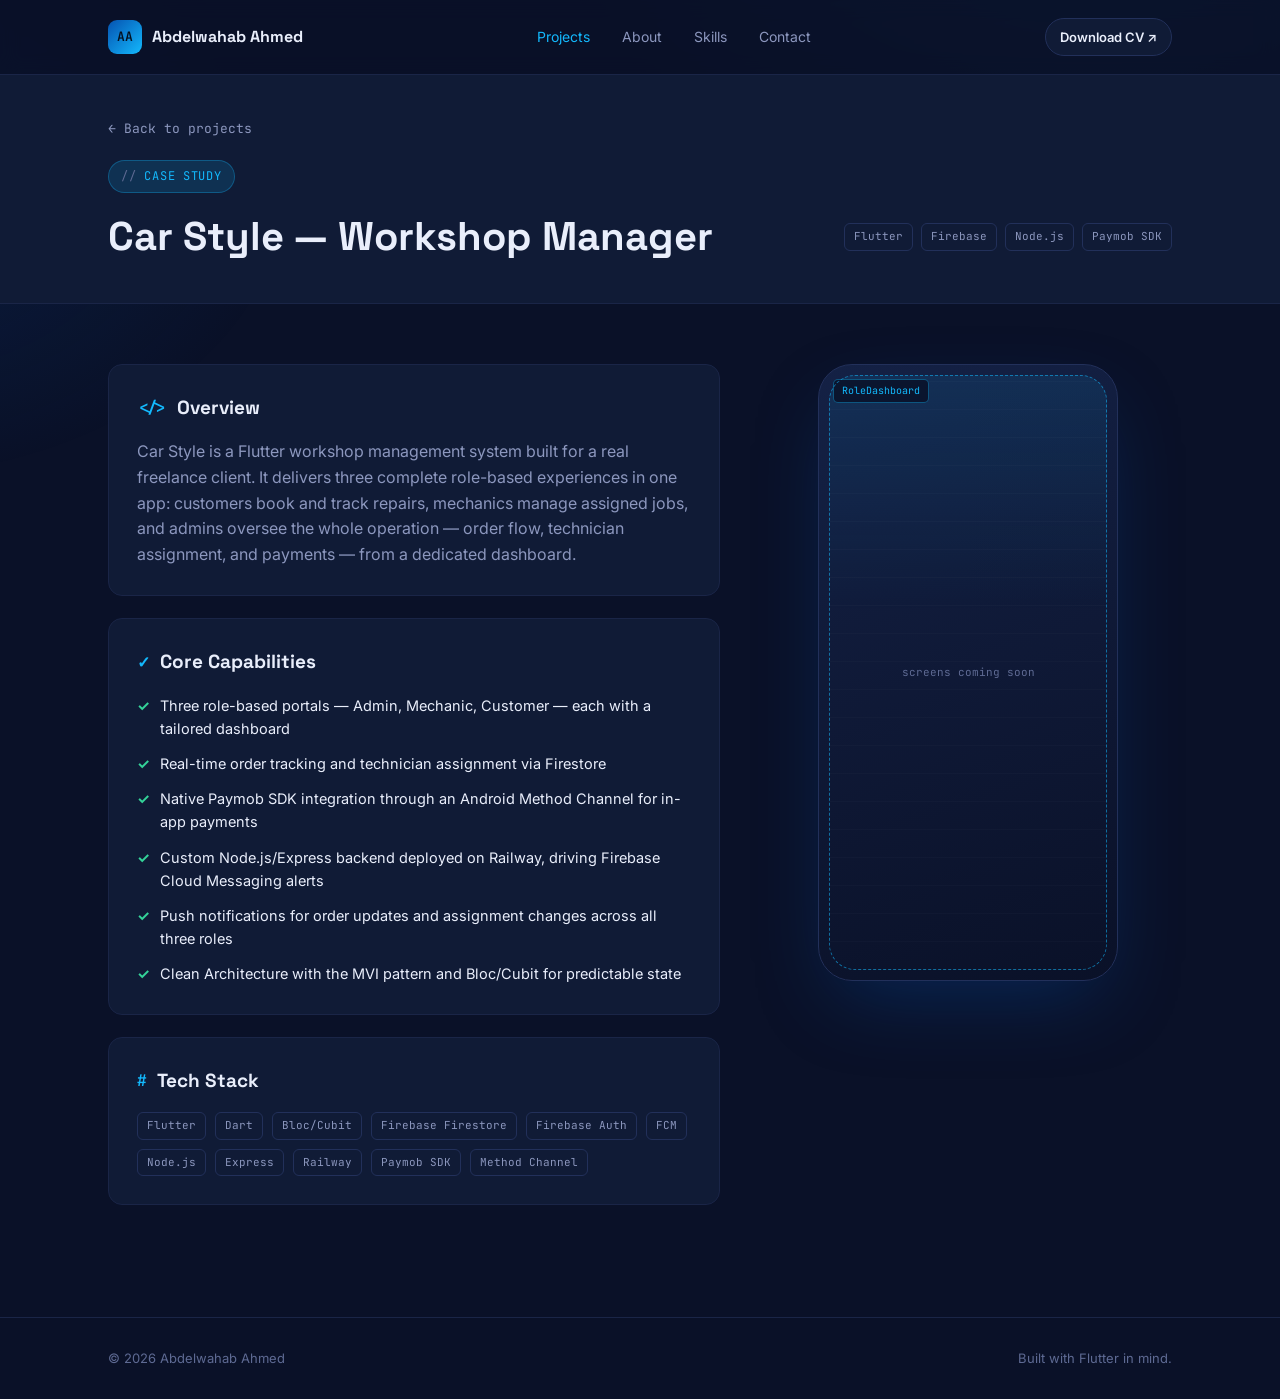
==== projects/car-style.html @ 9d5b4c27 "initial commit" ====
<!DOCTYPE html>
<html lang="en">
<head>
<meta charset="UTF-8">
<meta name="viewport" content="width=device-width, initial-scale=1.0">
<title>Car Style — Abdelwahab Ahmed</title>
<link rel="stylesheet" href="../styles.css">
</head>
<body>

<nav class="nav">
  <div class="wrap">
    <a href="../index.html" class="brand">
      <span class="brand-mark">AA</span>
      Abdelwahab Ahmed
    </a>
    <div class="nav-links">
      <a href="../index.html#projects" class="active">Projects</a>
      <a href="../index.html#about">About</a>
      <a href="../index.html#skills">Skills</a>
      <a href="../index.html#contact">Contact</a>
    </div>
    <div class="nav-cta">
      <a href="#" class="btn btn-ghost btn-sm">Download CV ↗</a>
    </div>
  </div>
</nav>

<section class="case-hero">
  <div class="wrap">
    <a href="../index.html#projects" class="back-link">← Back to projects</a>
    <div class="case-title-row">
      <div>
        <span class="eyebrow">CASE STUDY</span>
        <h1>Car Style — Workshop Manager</h1>
      </div>
      <div class="chip-row">
        <span class="chip">Flutter</span><span class="chip">Firebase</span><span class="chip">Node.js</span><span class="chip">Paymob SDK</span>
      </div>
    </div>
  </div>
</section>

<div class="case-body">
  <div class="wrap case-grid">
    <div>
      <div class="box">
        <h3><span class="ic">&lt;/&gt;</span> Overview</h3>
        <p>Car Style is a Flutter workshop management system built for a real freelance client. It delivers three complete role-based experiences in one app: customers book and track repairs, mechanics manage assigned jobs, and admins oversee the whole operation — order flow, technician assignment, and payments — from a dedicated dashboard.</p>
      </div>

      <div class="box">
        <h3><span class="ic">✓</span> Core Capabilities</h3>
        <ul class="cap-list">
          <li>Three role-based portals — Admin, Mechanic, Customer — each with a tailored dashboard</li>
          <li>Real-time order tracking and technician assignment via Firestore</li>
          <li>Native Paymob SDK integration through an Android Method Channel for in-app payments</li>
          <li>Custom Node.js/Express backend deployed on Railway, driving Firebase Cloud Messaging alerts</li>
          <li>Push notifications for order updates and assignment changes across all three roles</li>
          <li>Clean Architecture with the MVI pattern and Bloc/Cubit for predictable state</li>
        </ul>
      </div>

      <div class="box">
        <h3><span class="ic">#</span> Tech Stack</h3>
        <div class="tech-row">
          <span class="chip">Flutter</span><span class="chip">Dart</span><span class="chip">Bloc/Cubit</span>
          <span class="chip">Firebase Firestore</span><span class="chip">Firebase Auth</span><span class="chip">FCM</span>
          <span class="chip">Node.js</span><span class="chip">Express</span><span class="chip">Railway</span>
          <span class="chip">Paymob SDK</span><span class="chip">Method Channel</span>
        </div>
      </div>
    </div>

    <div class="side-sticky">
      <div class="phone-mock">
        <span class="inspector-tag">RoleDashboard</span>
        <div class="phone-screen">
          <div>screens coming soon</div>
        </div>
      </div>
    </div>
  </div>
</div>

<footer>
  <div class="wrap">
    <span>© 2026 Abdelwahab Ahmed</span>
    <span>Built with Flutter in mind.</span>
  </div>
</footer>

</body>
</html>
---- styles.css ----
@import url('https://fonts.googleapis.com/css2?family=Space+Grotesk:wght@500;600;700&family=Inter:wght@400;500;600&family=JetBrains+Mono:wght@400;500&display=swap');

:root{
  /* Ink */
  --bg: #0A1128;
  --surface: #101B36;
  --surface-2: #142145;
  --border: #22305A;
  --border-soft: #1A2547;

  /* Flutter-inspired blue gradient (brand-grounded, not generic indigo) */
  --deep: #0553B1;
  --sky: #13B9FD;
  --sky-soft: rgba(19,185,253,0.14);

  --text: #E9EEFB;
  --text-muted: #8C97BE;
  --text-faint: #5E6A93;

  --ok: #34D399;
  --warn: #F5A623;

  --radius: 14px;
  --radius-sm: 8px;
  --maxw: 1120px;

  --font-display: 'Space Grotesk', 'Inter', sans-serif;
  --font-body: 'Inter', -apple-system, sans-serif;
  --font-mono: 'JetBrains Mono', monospace;
}

*{ box-sizing: border-box; margin:0; padding:0; }
html{ scroll-behavior: smooth; }
body{
  background: var(--bg);
  color: var(--text);
  font-family: var(--font-body);
  line-height: 1.6;
  -webkit-font-smoothing: antialiased;
}
body::before{
  content:"";
  position: fixed; inset:0;
  background:
    radial-gradient(ellipse 900px 500px at 85% -10%, rgba(19,185,253,0.16), transparent 60%),
    radial-gradient(ellipse 700px 500px at -10% 20%, rgba(5,83,177,0.18), transparent 60%);
  pointer-events:none; z-index:0;
}
img{ max-width:100%; display:block; }
a{ color: inherit; text-decoration:none; }
:focus-visible{ outline: 2px solid var(--sky); outline-offset: 3px; }
.wrap{ max-width: var(--maxw); margin:0 auto; padding: 0 28px; position:relative; z-index:1; }

/* ---------- Nav ---------- */
.nav{
  position: sticky; top:0; z-index:50;
  background: rgba(10,17,40,0.82);
  backdrop-filter: blur(10px);
  border-bottom: 1px solid var(--border-soft);
}
.nav .wrap{ display:flex; align-items:center; justify-content:space-between; height:74px; }
.brand{ display:flex; align-items:center; gap:10px; font-family: var(--font-display); font-weight:700; font-size:16px; }
.brand-mark{
  width:34px; height:34px; border-radius:9px;
  background: linear-gradient(135deg, var(--deep), var(--sky));
  display:flex; align-items:center; justify-content:center;
  font-family: var(--font-mono); font-size:13px; font-weight:600; color:#04101F;
}
.nav-links{ display:flex; gap:32px; font-size:14px; color: var(--text-muted); }
.nav-links a:hover{ color: var(--text); }
.nav-links .active{ color: var(--sky); }
.nav-cta{ display:flex; align-items:center; gap:14px; }

.btn{
  display:inline-flex; align-items:center; gap:8px;
  padding: 11px 20px; border-radius: 999px;
  font-size: 14px; font-weight:600; font-family: var(--font-body);
  border:1px solid transparent; cursor:pointer;
  transition: transform .15s ease, border-color .15s ease, background .15s ease;
}
.btn:hover{ transform: translateY(-1px); }
.btn-primary{ background: linear-gradient(135deg, var(--sky), var(--deep)); color:#04101F; }
.btn-ghost{ background: var(--surface); border-color: var(--border); color: var(--text); }
.btn-ghost:hover{ border-color: var(--sky); }
.btn-sm{ padding: 8px 14px; font-size:13px; }

/* ---------- Eyebrow / labels ---------- */
.eyebrow{
  display:inline-flex; align-items:center; gap:8px;
  font-family: var(--font-mono); font-size:12px; letter-spacing:.06em;
  color: var(--sky); background: var(--sky-soft);
  border:1px solid rgba(19,185,253,0.3);
  padding:6px 12px; border-radius: 999px; margin-bottom:22px;
}
.eyebrow::before{ content:"//"; color: var(--text-faint); }

/* ---------- Hero ---------- */
.hero{ padding: 100px 0 80px; position:relative; }
.hero-grid{ display:grid; grid-template-columns: 1.15fr 0.85fr; gap:60px; align-items:center; }
.hero h1{
  font-family: var(--font-display); font-weight:700;
  font-size: clamp(38px, 5vw, 58px); line-height:1.08; letter-spacing:-0.01em;
}
.hero h1 .grad{
  background: linear-gradient(100deg, var(--sky), #8BD8FF 60%, var(--deep));
  -webkit-background-clip:text; background-clip:text; color:transparent;
}
.hero p{ color: var(--text-muted); font-size:17px; max-width:520px; margin-top:22px; }
.hero-actions{ display:flex; gap:14px; margin-top:34px; }

/* Widget-inspector style phone mockup — signature element */
.phone-mock{
  position:relative; width: 100%; max-width:300px; margin-inline:auto;
  aspect-ratio: 9/18.5;
  border-radius: 34px;
  background: linear-gradient(160deg, var(--surface-2), var(--bg));
  border: 1px solid var(--border);
  box-shadow: 0 30px 80px -20px rgba(5,83,177,0.35);
  padding: 10px;
  overflow:hidden;
}
.phone-mock::after{
  content:"";
  position:absolute; inset: 10px;
  border-radius: 26px;
  border: 1.5px dashed rgba(19,185,253,0.55);
  pointer-events:none;
}
.phone-screen{
  width:100%; height:100%; border-radius:26px;
  background:
    linear-gradient(180deg, rgba(19,185,253,0.10), transparent 40%),
    repeating-linear-gradient(0deg, rgba(255,255,255,0.02) 0 1px, transparent 1px 28px);
  display:flex; flex-direction:column; align-items:center; justify-content:center; gap:10px;
  color: var(--text-faint); font-family: var(--font-mono); font-size:11px; text-align:center; padding: 20px;
}
.inspector-tag{
  position:absolute; top:14px; left:14px;
  font-family: var(--font-mono); font-size:10px; color: var(--sky);
  background: rgba(10,17,40,0.85); border:1px solid rgba(19,185,253,0.4);
  padding:3px 8px; border-radius:5px;
}

/* ---------- Section shell ---------- */
section{ padding: 90px 0; position:relative; }
.section-head{ margin-bottom:44px; max-width: 640px; }
.section-head h2{ font-family: var(--font-display); font-size: clamp(26px,3vw,34px); font-weight:700; }
.section-head p{ color: var(--text-muted); margin-top:12px; }

/* ---------- Project cards ---------- */
.grid-projects{ display:grid; grid-template-columns: repeat(auto-fit, minmax(300px,1fr)); gap:22px; }
.card{
  background: var(--surface);
  border:1px solid var(--border-soft);
  border-radius: var(--radius);
  padding: 22px;
  transition: border-color .15s ease, transform .15s ease;
}
.card:hover{ border-color: var(--sky); transform: translateY(-3px); }
.card-thumb{
  height:150px; border-radius: var(--radius-sm); margin-bottom:18px;
  background: linear-gradient(135deg, var(--surface-2), var(--bg));
  border: 1px solid var(--border-soft);
  display:flex; align-items:center; justify-content:center;
  font-family: var(--font-mono); font-size:12px; color: var(--text-faint);
  position:relative; overflow:hidden;
}
.card-thumb::before{
  content:""; position:absolute; inset:0;
  background: repeating-linear-gradient(135deg, rgba(19,185,253,0.06) 0 2px, transparent 2px 14px);
}
.card-tag{ font-family: var(--font-mono); font-size:11px; color: var(--sky); margin-bottom:8px; display:block; }
.card h3{ font-family: var(--font-display); font-size:18px; margin-bottom:8px; }
.card p{ color: var(--text-muted); font-size:14px; margin-bottom:16px; }
.chip-row{ display:flex; flex-wrap:wrap; gap:8px; margin-bottom:18px; }
.chip{
  font-family: var(--font-mono); font-size:11px; color: var(--text-muted);
  border:1px solid var(--border); padding:4px 9px; border-radius:6px;
}
.card-link{ font-size:13px; font-weight:600; color: var(--sky); display:inline-flex; align-items:center; gap:6px; }
.card-link:hover{ gap:9px; }

/* ---------- Skills ---------- */
.skills-grid{ display:grid; grid-template-columns: repeat(auto-fit, minmax(230px,1fr)); gap:18px; }
.skill-card{ background: var(--surface); border:1px solid var(--border-soft); border-radius: var(--radius); padding:20px; }
.skill-card h4{ font-family: var(--font-mono); font-size:12px; color: var(--sky); letter-spacing:.04em; margin-bottom:12px; }
.skill-card .chip-row{ margin:0; }

/* ---------- About ---------- */
.about-grid{ display:grid; grid-template-columns: 0.9fr 1.1fr; gap:50px; align-items:start; }
.stat-row{ display:grid; grid-template-columns:repeat(3,1fr); gap:16px; margin-top:28px; }
.stat{ background: var(--surface); border:1px solid var(--border-soft); border-radius: var(--radius-sm); padding:16px; text-align:center; }
.stat b{ font-family: var(--font-display); font-size:24px; display:block; color: var(--sky); }
.stat span{ font-size:12px; color: var(--text-muted); }

/* ---------- Contact ---------- */
.contact-box{
  background: linear-gradient(135deg, rgba(5,83,177,0.16), rgba(19,185,253,0.06));
  border:1px solid var(--border); border-radius: var(--radius);
  padding: 50px; text-align:center;
}
.contact-box h2{ font-family: var(--font-display); font-size: clamp(24px,3vw,32px); margin-bottom:14px; }
.contact-box p{ color: var(--text-muted); margin-bottom:26px; }
.contact-links{ display:flex; gap:14px; justify-content:center; flex-wrap:wrap; }

footer{ border-top:1px solid var(--border-soft); padding: 30px 0; }
footer .wrap{ display:flex; justify-content:space-between; align-items:center; font-size:13px; color: var(--text-faint); flex-wrap:wrap; gap:10px; }

/* ---------- Project detail page ---------- */
.case-hero{
  background: var(--surface); border-bottom:1px solid var(--border-soft);
  padding: 40px 0 34px;
}
.back-link{ font-family: var(--font-mono); font-size:13px; color: var(--text-muted); display:inline-flex; gap:8px; margin-bottom:20px; }
.back-link:hover{ color: var(--sky); }
.case-title-row{ display:flex; align-items:flex-end; justify-content:space-between; gap:20px; flex-wrap:wrap; }
.case-title-row h1{ font-family: var(--font-display); font-size: clamp(28px,4vw,40px); }
.case-title-row .eyebrow{ margin-bottom:12px; }

.case-body{ padding: 60px 0 90px; }
.case-grid{ display:grid; grid-template-columns: 1.2fr 0.8fr; gap:44px; align-items:start; }
.box{ background: var(--surface); border:1px solid var(--border-soft); border-radius: var(--radius); padding:28px; margin-bottom:22px; }
.box h3{ font-family: var(--font-display); font-size:19px; margin-bottom:16px; display:flex; align-items:center; gap:10px; }
.box h3 .ic{ color: var(--sky); font-family: var(--font-mono); font-size:16px; }
.box p{ color: var(--text-muted); }
.cap-list{ list-style:none; display:flex; flex-direction:column; gap:12px; }
.cap-list li{ display:flex; gap:10px; font-size:14.5px; color: var(--text); }
.cap-list li::before{ content:"\2713"; color: var(--ok); font-weight:700; flex-shrink:0; }
.tech-row{ display:flex; flex-wrap:wrap; gap:9px; }
.side-sticky{ position:sticky; top:100px; }

@media (max-width: 860px){
  .hero-grid, .about-grid, .case-grid{ grid-template-columns: 1fr; }
  .nav-links{ display:none; }
  .stat-row{ grid-template-columns: 1fr 1fr; }
}
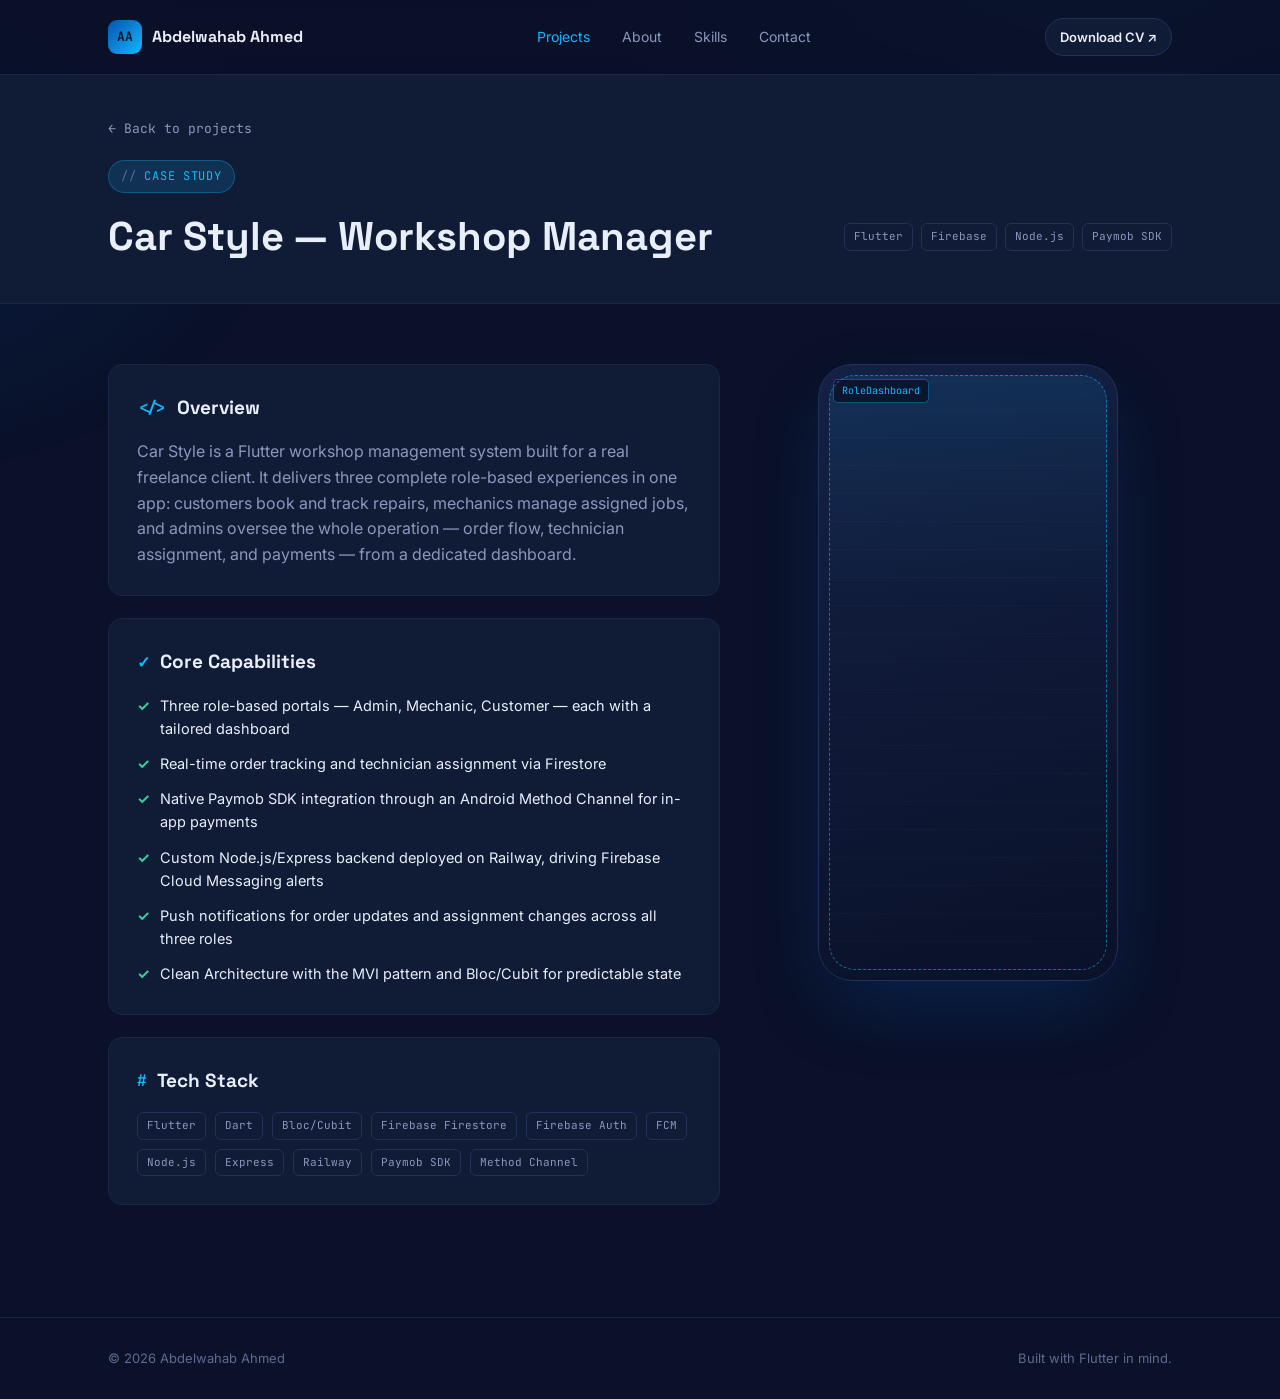
==== commit 0ac7c2dd: "added porject videos" ====
--- a/projects/car-style.html
+++ b/projects/car-style.html
@@ -76,7 +76,9 @@
       <div class="phone-mock">
         <span class="inspector-tag">RoleDashboard</span>
         <div class="phone-screen">
-          <div>screens coming soon</div>
+            <video autoplay muted loop playsinline style="width:100%; height:100%; object-fit:cover; border-radius:26px;">
+    <source src="assets/car_style.mp4" type="video/mp4">
+  </video>
         </div>
       </div>
     </div>
--- a/styles.css
+++ b/styles.css
@@ -187,13 +187,81 @@
 .skill-card .chip-row{ margin:0; }
 
 /* ---------- About ---------- */
-.about-grid{ display:grid; grid-template-columns: 0.9fr 1.1fr; gap:50px; align-items:start; }
+.about-grid{ display:grid; grid-template-columns: 0.85fr 1.15fr; gap:56px; align-items:center; margin-bottom:50px; }
+.about-photo{
+  position:relative; border-radius: var(--radius); overflow:hidden;
+  border:1px solid var(--border); aspect-ratio: 4/5;
+  box-shadow: 0 30px 80px -30px rgba(5,83,177,0.4);
+}
+.about-photo img{ width:100%; height:100%; object-fit:cover; }
+.about-photo::after{
+  content:""; position:absolute; inset:0; border-radius:var(--radius);
+  border: 1.5px dashed rgba(19,185,253,0.35); pointer-events:none;
+}
+.about-photo .inspector-tag{ top:14px; left:14px; }
+.about-copy p{ color: var(--text-muted); margin-bottom:16px; font-size:15px; }
+.about-copy p:last-child{ margin-bottom:0; }
+
+.about-features{ display:grid; grid-template-columns:repeat(3,1fr); gap:18px; }
+.feature-card{ background: var(--surface); border:1px solid var(--border-soft); border-radius: var(--radius); padding:24px; }
+.feature-icon{
+  width:40px; height:40px; border-radius:10px; margin-bottom:16px;
+  background: var(--sky-soft); border:1px solid rgba(19,185,253,0.35);
+  display:flex; align-items:center; justify-content:center;
+  font-family: var(--font-mono); font-size:17px; color: var(--sky);
+}
+.feature-card h4{ font-family: var(--font-display); font-size:16px; margin-bottom:8px; }
+.feature-card p{ color: var(--text-muted); font-size:13.5px; }
+
 .stat-row{ display:grid; grid-template-columns:repeat(3,1fr); gap:16px; margin-top:28px; }
 .stat{ background: var(--surface); border:1px solid var(--border-soft); border-radius: var(--radius-sm); padding:16px; text-align:center; }
 .stat b{ font-family: var(--font-display); font-size:24px; display:block; color: var(--sky); }
 .stat span{ font-size:12px; color: var(--text-muted); }
 
-/* ---------- Contact ---------- */
+/* ---------- Community ---------- */
+.community-grid{ display:grid; grid-template-columns: 0.85fr 1.15fr; gap:24px; align-items:start; }
+.community-card{
+  background: var(--surface); border:1px solid var(--border-soft); border-radius: var(--radius);
+  padding: 24px; margin-bottom:18px;
+}
+.role-tag{
+  display:inline-block; font-family: var(--font-mono); font-size:11px; letter-spacing:.04em;
+  color: var(--sky); background: var(--sky-soft); border:1px solid rgba(19,185,253,0.35);
+  padding:4px 10px; border-radius:999px; margin-bottom:12px;
+}
+.community-card h4{ font-family: var(--font-display); font-size:18px; margin-bottom:4px; }
+.community-card .role-sub{ font-size:13px; color: var(--sky); margin-bottom:10px; display:block; }
+.community-card p{ color: var(--text-muted); font-size:14px; }
+.teach-list{ list-style:none; }
+.teach-list li{ display:flex; align-items:center; gap:10px; font-size:14px; color: var(--text); padding:6px 0; }
+.teach-list li::before{ content:""; width:6px; height:6px; border-radius:50%; background: var(--sky); flex-shrink:0; }
+
+.achievement-box{
+  background: linear-gradient(135deg, rgba(245,166,35,0.10), var(--surface));
+  border:1px solid rgba(245,166,35,0.3); border-radius: var(--radius);
+  padding: 30px; margin-bottom:20px;
+}
+.achievement-top{ display:flex; align-items:center; gap:14px; margin-bottom:18px; }
+.achievement-icon{
+  width:44px; height:44px; border-radius:10px; flex-shrink:0;
+  background: rgba(245,166,35,0.16); border:1px solid rgba(245,166,35,0.4);
+  display:flex; align-items:center; justify-content:center; font-size:20px;
+}
+.achievement-top b{ font-family: var(--font-mono); font-size:11px; letter-spacing:.05em; color: var(--warn); display:block; }
+.achievement-top span{ font-size:12px; color: var(--text-faint); }
+.achievement-box h3{ font-family: var(--font-display); font-size:22px; margin-bottom:12px; }
+.achievement-box p{ color: var(--text-muted); font-size:14.5px; margin-bottom:16px; }
+
+.community-photo{
+  position:relative; border-radius: var(--radius); overflow:hidden;
+  border:1px solid var(--border); aspect-ratio: 4/3;
+}
+.community-photo img{ width:100%; height:100%; object-fit:cover; object-position: center 15%; display:block; }
+.community-photo::after{
+  content:""; position:absolute; inset:0; border-radius:var(--radius);
+  border: 1.5px dashed rgba(19,185,253,0.35); pointer-events:none;
+}
+.community-photo .inspector-tag{ top:14px; left:14px; }
 .contact-box{
   background: linear-gradient(135deg, rgba(5,83,177,0.16), rgba(19,185,253,0.06));
   border:1px solid var(--border); border-radius: var(--radius);
@@ -230,7 +298,8 @@
 .side-sticky{ position:sticky; top:100px; }
 
 @media (max-width: 860px){
-  .hero-grid, .about-grid, .case-grid{ grid-template-columns: 1fr; }
+  .hero-grid, .about-grid, .case-grid, .community-grid{ grid-template-columns: 1fr; }
   .nav-links{ display:none; }
   .stat-row{ grid-template-columns: 1fr 1fr; }
-}
+  .about-features{ grid-template-columns: 1fr; }
+}
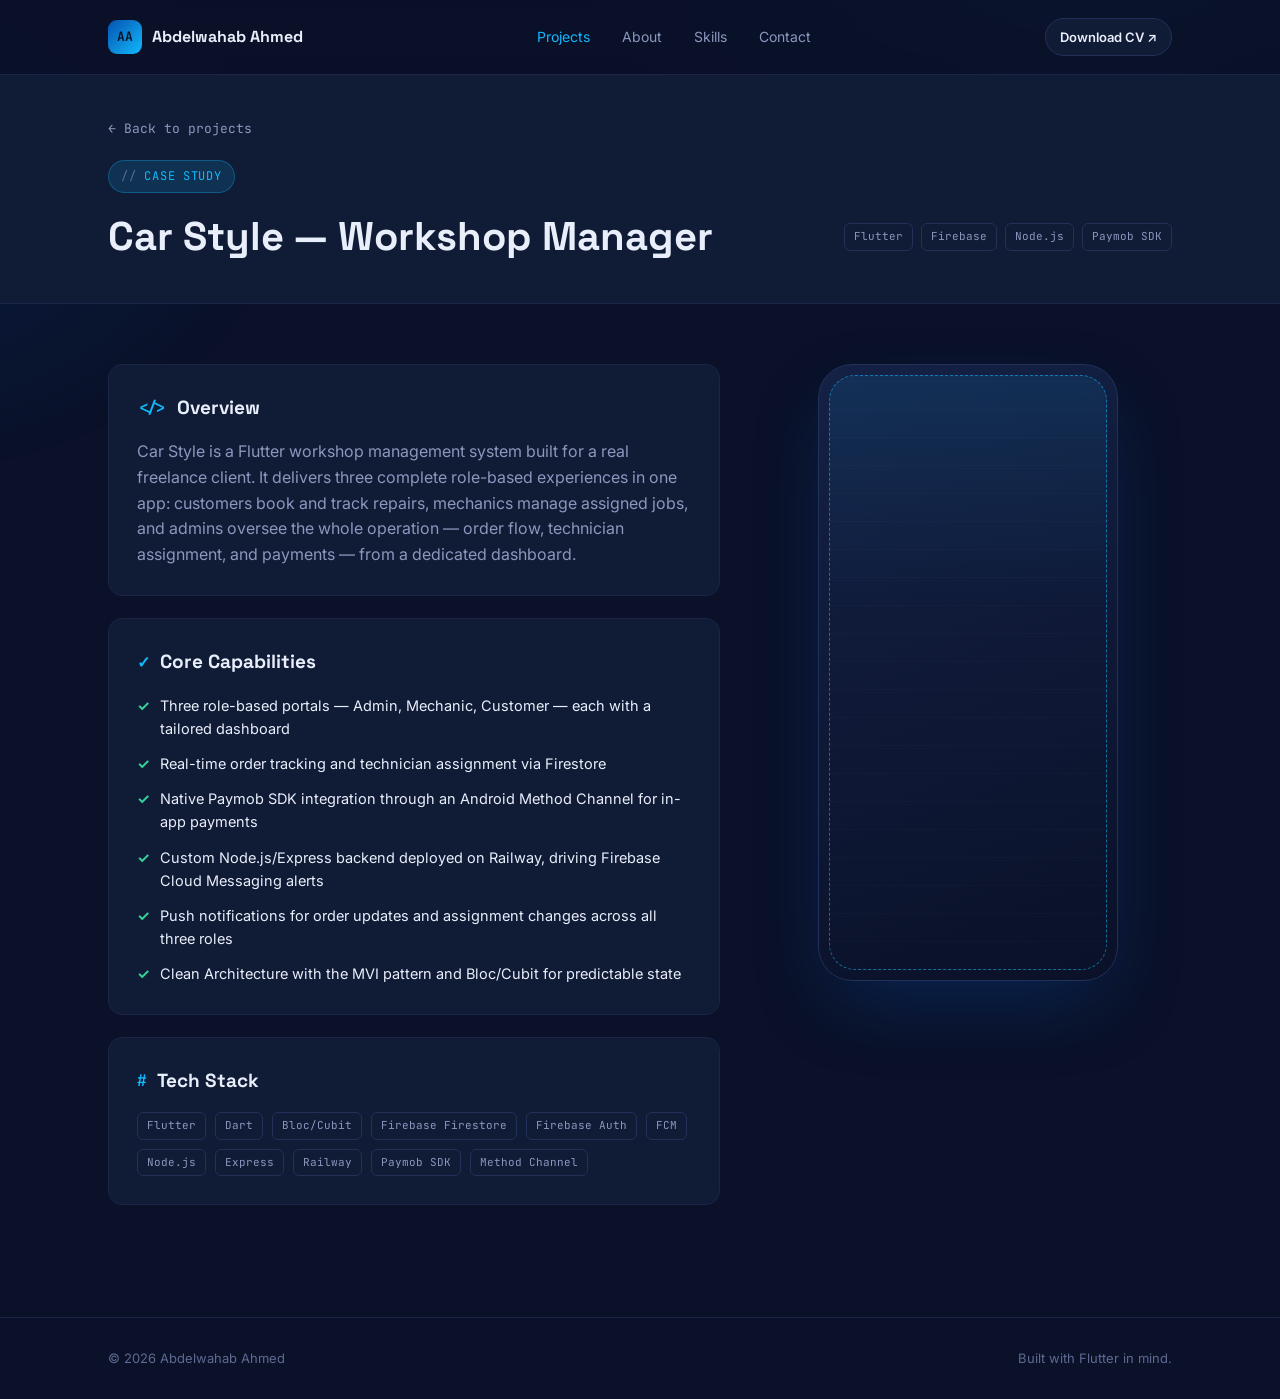
==== commit 306e6842: "removed inspector tags" ====
--- a/projects/car-style.html
+++ b/projects/car-style.html
@@ -74,10 +74,10 @@
 
     <div class="side-sticky">
       <div class="phone-mock">
-        <span class="inspector-tag">RoleDashboard</span>
+        
         <div class="phone-screen">
             <video autoplay muted loop playsinline style="width:100%; height:100%; object-fit:cover; border-radius:26px;">
-    <source src="assets/car_style.mp4" type="video/mp4">
+    <source src="../assets/car_style.mp4" type="video/mp4">
   </video>
         </div>
       </div>
